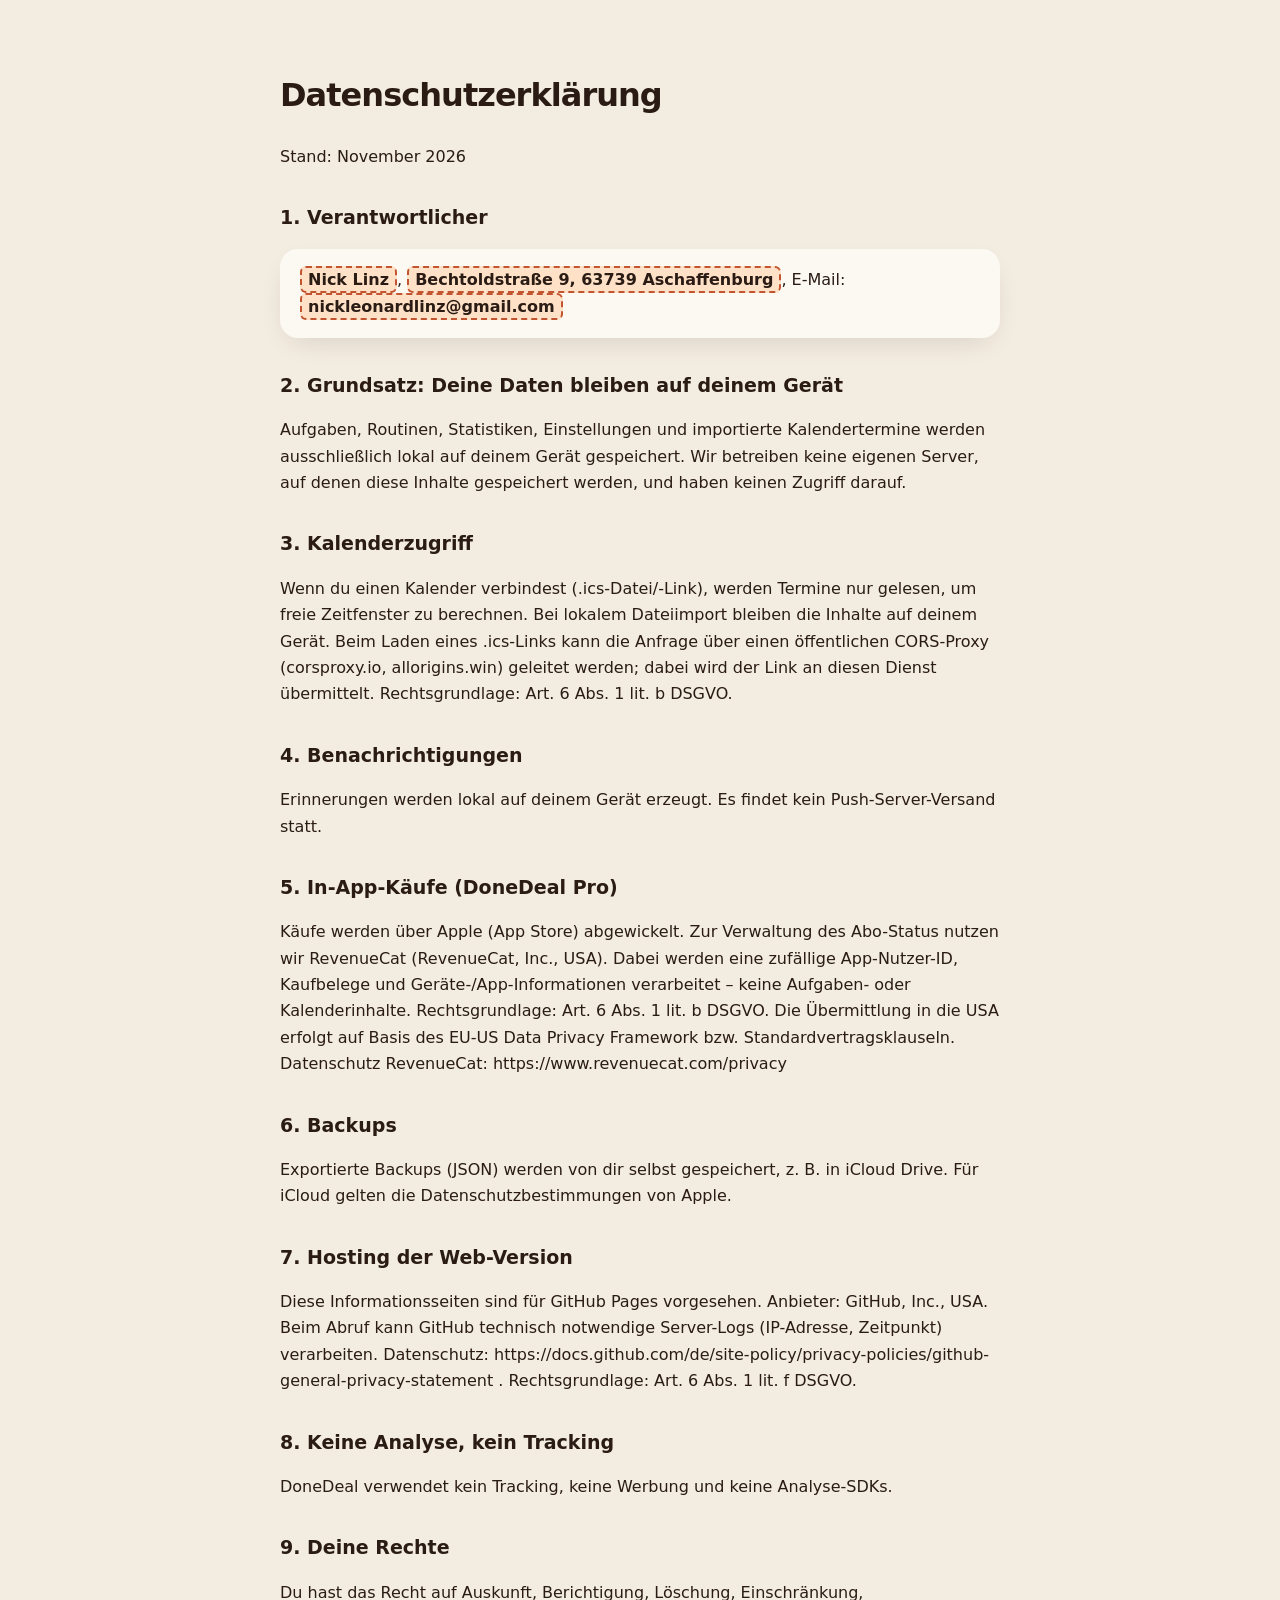
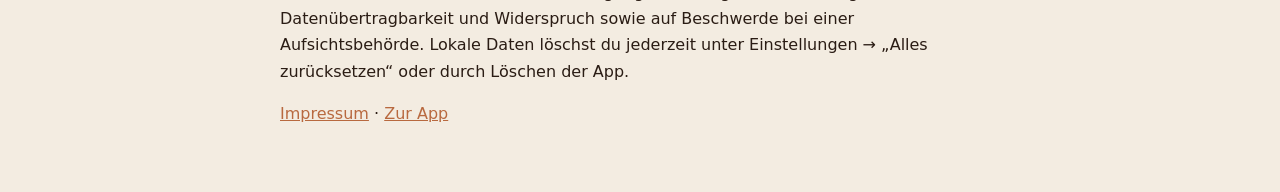
==== datenschutz.html @ ff2f66db "Legal pages" ====
<!doctype html><html lang="de"><head><meta charset="utf-8"><meta name="viewport" content="width=device-width,initial-scale=1"><title>Datenschutz – DoneDeal</title><link rel="stylesheet" href="legal.css"></head><body>
<h1>Datenschutzerklärung</h1><p>Stand: November 2026</p>
<h2>1. Verantwortlicher</h2><div class="box"><span class="ph">Nick Linz</span>, <span class="ph">Bechtoldstraße 9, 63739 Aschaffenburg</span>, E-Mail: <span class="ph">nickleonardlinz@gmail.com</span></div>
<h2>2. Grundsatz: Deine Daten bleiben auf deinem Gerät</h2><p>Aufgaben, Routinen, Statistiken, Einstellungen und importierte Kalendertermine werden ausschließlich lokal auf deinem Gerät gespeichert. Wir betreiben keine eigenen Server, auf denen diese Inhalte gespeichert werden, und haben keinen Zugriff darauf.</p>
<h2>3. Kalenderzugriff</h2><p>Wenn du einen Kalender verbindest (.ics-Datei/-Link), werden Termine nur gelesen, um freie Zeitfenster zu berechnen. Bei lokalem Dateiimport bleiben die Inhalte auf deinem Gerät. Beim Laden eines .ics-Links kann die Anfrage über einen öffentlichen CORS-Proxy (corsproxy.io, allorigins.win) geleitet werden; dabei wird der Link an diesen Dienst übermittelt. Rechtsgrundlage: Art. 6 Abs. 1 lit. b DSGVO.</p>
<h2>4. Benachrichtigungen</h2><p>Erinnerungen werden lokal auf deinem Gerät erzeugt. Es findet kein Push-Server-Versand statt.</p>
<h2>5. In-App-Käufe (DoneDeal Pro)</h2><p>Käufe werden über Apple (App Store) abgewickelt. Zur Verwaltung des Abo-Status nutzen wir RevenueCat (RevenueCat, Inc., USA). Dabei werden eine zufällige App-Nutzer-ID, Kaufbelege und Geräte-/App-Informationen verarbeitet – keine Aufgaben- oder Kalenderinhalte. Rechtsgrundlage: Art. 6 Abs. 1 lit. b DSGVO. Die Übermittlung in die USA erfolgt auf Basis des EU-US Data Privacy Framework bzw. Standardvertragsklauseln. Datenschutz RevenueCat: https://www.revenuecat.com/privacy</p>
<h2>6. Backups</h2><p>Exportierte Backups (JSON) werden von dir selbst gespeichert, z. B. in iCloud Drive. Für iCloud gelten die Datenschutzbestimmungen von Apple.</p>
<h2>7. Hosting der Web-Version</h2><p>Diese Informationsseiten sind für GitHub Pages vorgesehen. Anbieter: GitHub, Inc., USA. Beim Abruf kann GitHub technisch notwendige Server-Logs (IP-Adresse, Zeitpunkt) verarbeiten. Datenschutz: https://docs.github.com/de/site-policy/privacy-policies/github-general-privacy-statement . Rechtsgrundlage: Art. 6 Abs. 1 lit. f DSGVO.</p>
<h2>8. Keine Analyse, kein Tracking</h2><p>DoneDeal verwendet kein Tracking, keine Werbung und keine Analyse-SDKs.</p>
<h2>9. Deine Rechte</h2><p>Du hast das Recht auf Auskunft, Berichtigung, Löschung, Einschränkung, Datenübertragbarkeit und Widerspruch sowie auf Beschwerde bei einer Aufsichtsbehörde. Lokale Daten löschst du jederzeit unter Einstellungen → „Alles zurücksetzen“ oder durch Löschen der App.</p>
<p><a href="impressum.html">Impressum</a> · <a href="./">Zur App</a></p></body></html>
---- legal.css ----
body{font-family:-apple-system,"Geist Variable",system-ui,sans-serif;background:#F3ECE1;color:#2A1C14;max-width:720px;margin:0 auto;padding:48px 22px;line-height:1.65}h1{font-size:32px;letter-spacing:-.03em}h2{margin-top:32px;font-size:19px}.ph{background:#FFE1C7;border:2px dashed #C2552F;padding:2px 6px;border-radius:6px;font-weight:600}.box{background:#FCF8F2;border-radius:18px;padding:18px 20px;box-shadow:0 10px 30px -12px rgba(42,28,20,.18)}a{color:#B8693F}
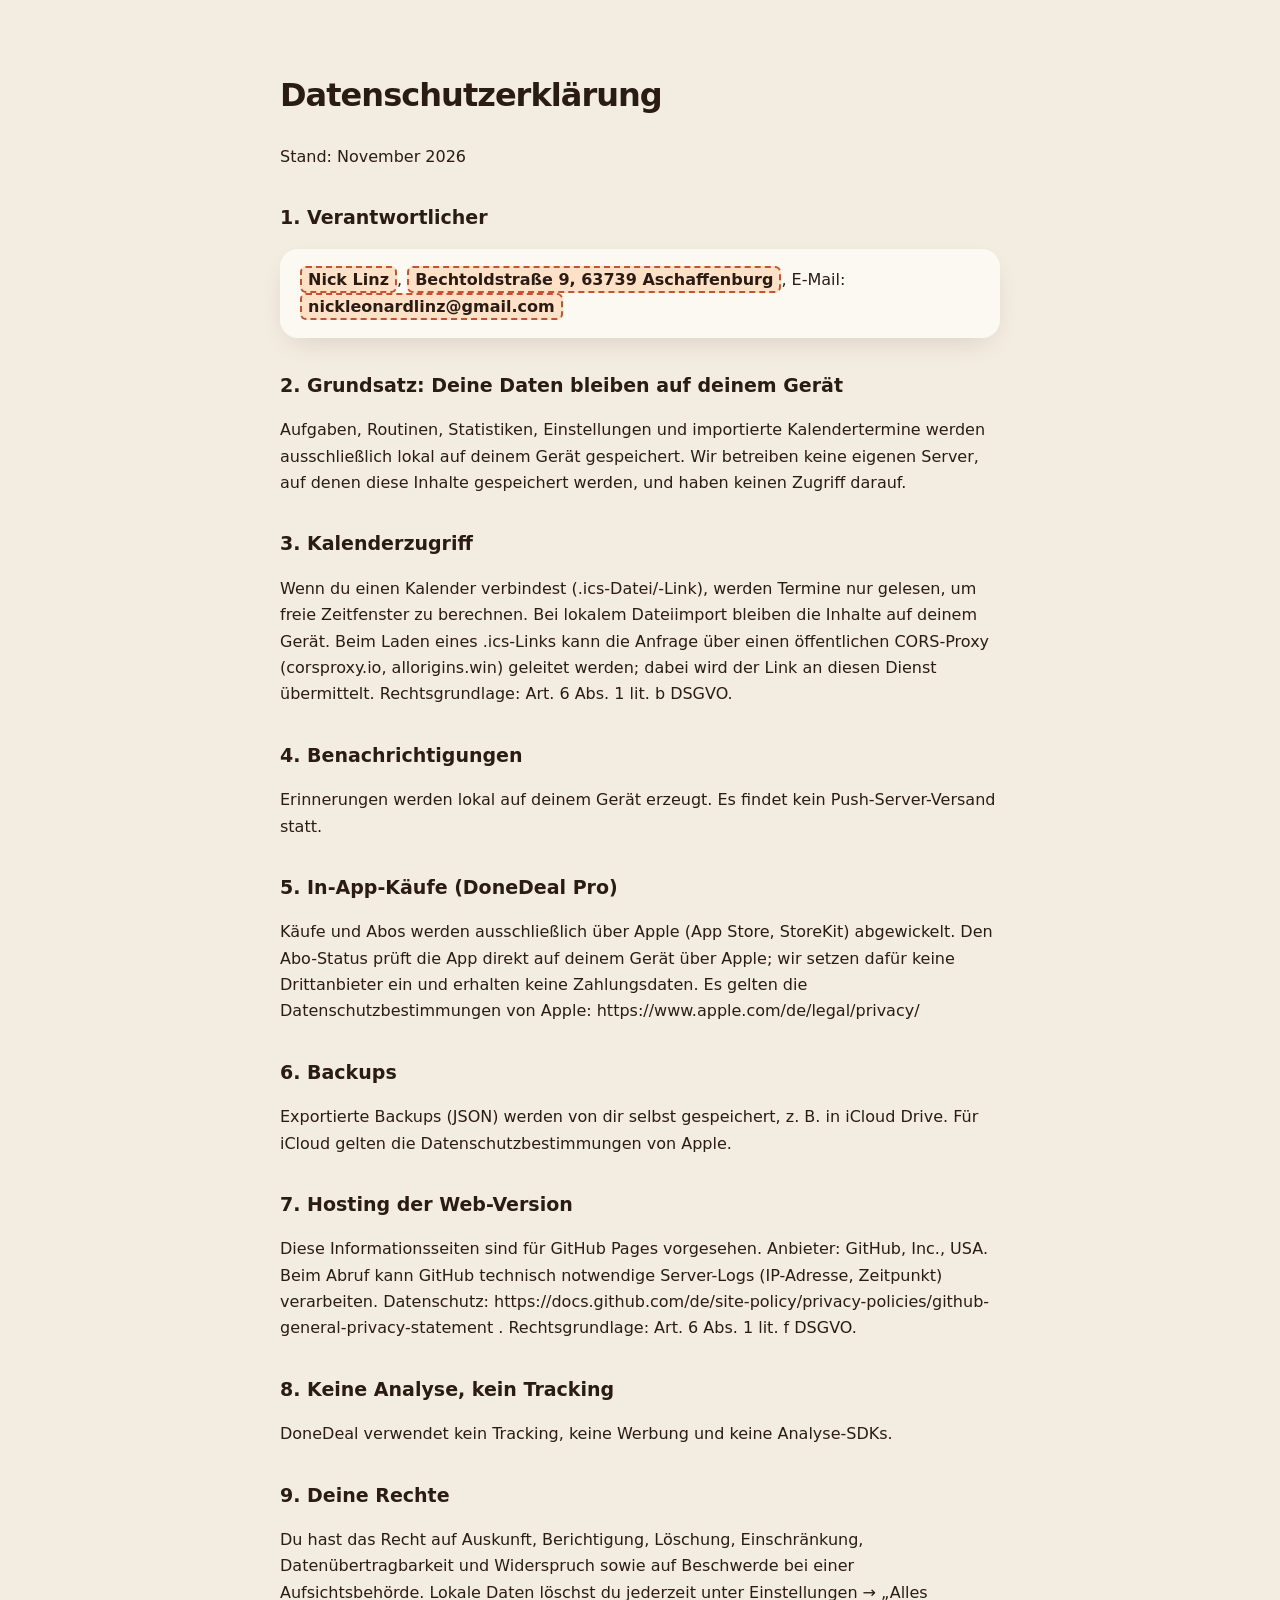
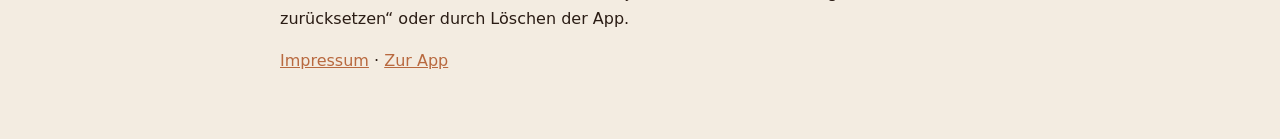
==== commit a9232667: "Datenschutz: StoreKit statt RevenueCat" ====
--- a/datenschutz.html
+++ b/datenschutz.html
@@ -4,7 +4,7 @@
 <h2>2. Grundsatz: Deine Daten bleiben auf deinem Gerät</h2><p>Aufgaben, Routinen, Statistiken, Einstellungen und importierte Kalendertermine werden ausschließlich lokal auf deinem Gerät gespeichert. Wir betreiben keine eigenen Server, auf denen diese Inhalte gespeichert werden, und haben keinen Zugriff darauf.</p>
 <h2>3. Kalenderzugriff</h2><p>Wenn du einen Kalender verbindest (.ics-Datei/-Link), werden Termine nur gelesen, um freie Zeitfenster zu berechnen. Bei lokalem Dateiimport bleiben die Inhalte auf deinem Gerät. Beim Laden eines .ics-Links kann die Anfrage über einen öffentlichen CORS-Proxy (corsproxy.io, allorigins.win) geleitet werden; dabei wird der Link an diesen Dienst übermittelt. Rechtsgrundlage: Art. 6 Abs. 1 lit. b DSGVO.</p>
 <h2>4. Benachrichtigungen</h2><p>Erinnerungen werden lokal auf deinem Gerät erzeugt. Es findet kein Push-Server-Versand statt.</p>
-<h2>5. In-App-Käufe (DoneDeal Pro)</h2><p>Käufe werden über Apple (App Store) abgewickelt. Zur Verwaltung des Abo-Status nutzen wir RevenueCat (RevenueCat, Inc., USA). Dabei werden eine zufällige App-Nutzer-ID, Kaufbelege und Geräte-/App-Informationen verarbeitet – keine Aufgaben- oder Kalenderinhalte. Rechtsgrundlage: Art. 6 Abs. 1 lit. b DSGVO. Die Übermittlung in die USA erfolgt auf Basis des EU-US Data Privacy Framework bzw. Standardvertragsklauseln. Datenschutz RevenueCat: https://www.revenuecat.com/privacy</p>
+<h2>5. In-App-Käufe (DoneDeal Pro)</h2><p>Käufe und Abos werden ausschließlich über Apple (App Store, StoreKit) abgewickelt. Den Abo-Status prüft die App direkt auf deinem Gerät über Apple; wir setzen dafür keine Drittanbieter ein und erhalten keine Zahlungsdaten. Es gelten die Datenschutzbestimmungen von Apple: https://www.apple.com/de/legal/privacy/</p>
 <h2>6. Backups</h2><p>Exportierte Backups (JSON) werden von dir selbst gespeichert, z. B. in iCloud Drive. Für iCloud gelten die Datenschutzbestimmungen von Apple.</p>
 <h2>7. Hosting der Web-Version</h2><p>Diese Informationsseiten sind für GitHub Pages vorgesehen. Anbieter: GitHub, Inc., USA. Beim Abruf kann GitHub technisch notwendige Server-Logs (IP-Adresse, Zeitpunkt) verarbeiten. Datenschutz: https://docs.github.com/de/site-policy/privacy-policies/github-general-privacy-statement . Rechtsgrundlage: Art. 6 Abs. 1 lit. f DSGVO.</p>
 <h2>8. Keine Analyse, kein Tracking</h2><p>DoneDeal verwendet kein Tracking, keine Werbung und keine Analyse-SDKs.</p>
